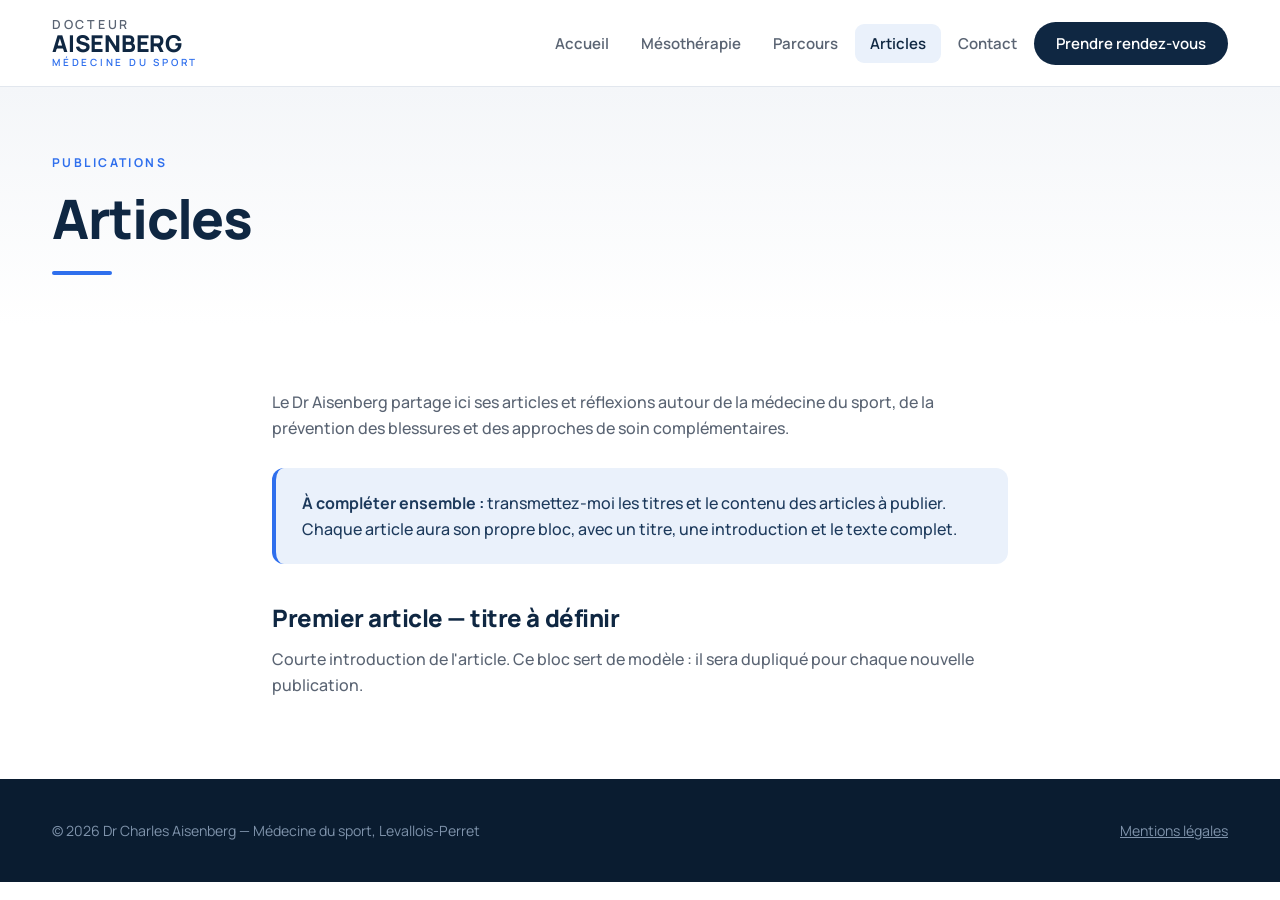
==== articles.html @ d7f48b18 "Add files via upload Version 3" ====
<!DOCTYPE html>
<html lang="fr">
<head>
<meta charset="UTF-8">
<meta name="viewport" content="width=device-width, initial-scale=1">
<title>Articles — Dr Charles Aisenberg</title>
<meta name="description" content="Articles et publications du Dr Charles Aisenberg.">
<link rel="preconnect" href="https://fonts.googleapis.com">
<link rel="preconnect" href="https://fonts.gstatic.com" crossorigin>
<link href="https://fonts.googleapis.com/css2?family=Manrope:wght@400;500;600;700;800&display=swap" rel="stylesheet">
<style>
  :root{
    --marine:#0f2742;--marine-doux:#1d3a5c;--bleu-vif:#2f6fed;--bleu-clair:#eaf1fb;
    --gris-fond:#f4f6f9;--gris-bord:#e2e7ee;--texte:#1f2a37;--texte-doux:#5a6473;
    --blanc:#fff;--rayon:18px;--rayon-l:24px;--ombre:0 18px 50px rgba(15,39,66,.10);--largeur:1240px;
  }
  *{margin:0;padding:0;box-sizing:border-box}
  html{scroll-behavior:smooth}
  body{font-family:'Manrope',-apple-system,sans-serif;color:var(--texte);background:var(--blanc);line-height:1.65;-webkit-font-smoothing:antialiased}
  h1,h2,h3{font-weight:800;line-height:1.14;color:var(--marine);letter-spacing:-.02em}
  img{max-width:100%;display:block}
  a{color:var(--bleu-vif)}
  .contenu{max-width:var(--largeur);margin:0 auto;padding:0 32px}
  .entete{background:rgba(255,255,255,.9);backdrop-filter:blur(10px);border-bottom:1px solid var(--gris-bord);position:sticky;top:0;z-index:100}
  .entete .contenu{display:flex;align-items:center;justify-content:space-between;padding:18px 32px;gap:18px;flex-wrap:wrap}
  .logo{text-decoration:none;line-height:1.05}
  .logo .l1{display:block;font-size:.78rem;font-weight:600;letter-spacing:.22em;color:var(--texte-doux)}
  .logo .l2{display:block;font-size:1.45rem;font-weight:800;color:var(--marine);letter-spacing:-.01em}
  .logo .l3{display:block;font-size:.62rem;font-weight:600;letter-spacing:.28em;color:var(--bleu-vif);margin-top:2px}
  .nav{display:flex;gap:2px;align-items:center;list-style:none;flex-wrap:wrap}
  .nav a{text-decoration:none;color:var(--texte-doux);font-size:.94rem;font-weight:600;padding:9px 15px;border-radius:9px;transition:.2s}
  .nav a:hover{background:var(--bleu-clair);color:var(--marine)}
  .nav a.actif{color:var(--marine);background:var(--bleu-clair)}
  .bouton-rdv{background:var(--marine)!important;color:#fff!important;padding:11px 22px!important;border-radius:50px!important}
  .bouton-rdv:hover{background:var(--bleu-vif)!important}
  .btn{display:inline-block;background:var(--bleu-vif);color:#fff;text-decoration:none;font-weight:700;font-size:.97rem;padding:14px 30px;border-radius:50px;transition:transform .15s,background .2s}
  .btn:hover{background:var(--marine);transform:translateY(-2px)}
  .page-entete{background:linear-gradient(180deg,var(--gris-fond),var(--blanc));padding:66px 0 50px;position:relative;overflow:hidden}
  .page-entete .fil{text-transform:uppercase;letter-spacing:.2em;font-size:.76rem;font-weight:700;color:var(--bleu-vif);margin-bottom:14px}
  .page-entete h1{font-size:clamp(2.2rem,4.5vw,3.4rem)}
  .page-entete .barre{width:60px;height:4px;background:var(--bleu-vif);border-radius:2px;margin-top:22px}
  .page-corps{padding:64px 0}
  .page-corps .contenu{max-width:800px}
  .page-corps h2{font-size:1.5rem;margin:40px 0 14px}
  .page-corps h2:first-child{margin-top:0}
  .page-corps p{margin-bottom:16px;color:var(--texte-doux);font-weight:500}
  .page-corps ul{margin:0 0 18px 22px;color:var(--texte-doux);font-weight:500}
  .page-corps li{margin-bottom:7px}
  .bloc-info{background:var(--bleu-clair);border-left:4px solid var(--bleu-vif);border-radius:12px;padding:22px 26px;margin:26px 0}
  .bloc-info p{color:var(--marine-doux)}
  .bloc-info p:last-child{margin-bottom:0}
  .pied{background:#0a1c30;color:#7f93ab;padding:40px 0;font-size:.88rem}
  .pied .contenu{display:flex;justify-content:space-between;flex-wrap:wrap;gap:14px}
  .pied a{color:#7f93ab}
  @media(max-width:560px){.contenu{padding:0 20px}.page-corps{padding:46px 0}.page-entete{padding:48px 0 38px}}
</style>
</head>
<body>

<header class="entete">
  <div class="contenu">
    <a href="index.html" class="logo">
      <span class="l1">DOCTEUR</span>
      <span class="l2">AISENBERG</span>
      <span class="l3">MÉDECINE DU SPORT</span>
    </a>
    <nav>
      <ul class="nav">
        <li><a href="index.html">Accueil</a></li>
        <li><a href="mesotherapie.html">Mésothérapie</a></li>
        <li><a href="cv.html">Parcours</a></li>
        <li><a href="articles.html" class="actif">Articles</a></li>
        <li><a href="contact.html">Contact</a></li>
        <li><a href="https://www.doctolib.fr/medecin-du-sport/levallois-perret/charles-aisenberg" class="bouton-rdv" target="_blank" rel="noopener">Prendre rendez-vous</a></li>
      </ul>
    </nav>
  </div>
</header>

<section class="page-entete">
  <div class="contenu">
    <p class="fil">Publications</p>
    <h1>Articles</h1>
    <div class="barre"></div>
  </div>
</section>

<section class="page-corps">
  <div class="contenu">
    <p>Le Dr Aisenberg partage ici ses articles et réflexions autour de la médecine du sport, de la prévention des blessures et des approches de soin complémentaires.</p>
    <div class="bloc-info">
      <p><strong>À compléter ensemble :</strong> transmettez-moi les titres et le contenu des articles à publier. Chaque article aura son propre bloc, avec un titre, une introduction et le texte complet.</p>
    </div>
    <h2>Premier article — titre à définir</h2>
    <p>Courte introduction de l'article. Ce bloc sert de modèle : il sera dupliqué pour chaque nouvelle publication.</p>
  </div>
</section>

<footer class="pied">
  <div class="contenu">
    <span>© 2026 Dr Charles Aisenberg — Médecine du sport, Levallois-Perret</span>
    <span><a href="mentions-legales.html">Mentions légales</a></span>
  </div>
</footer>

</body>
</html>
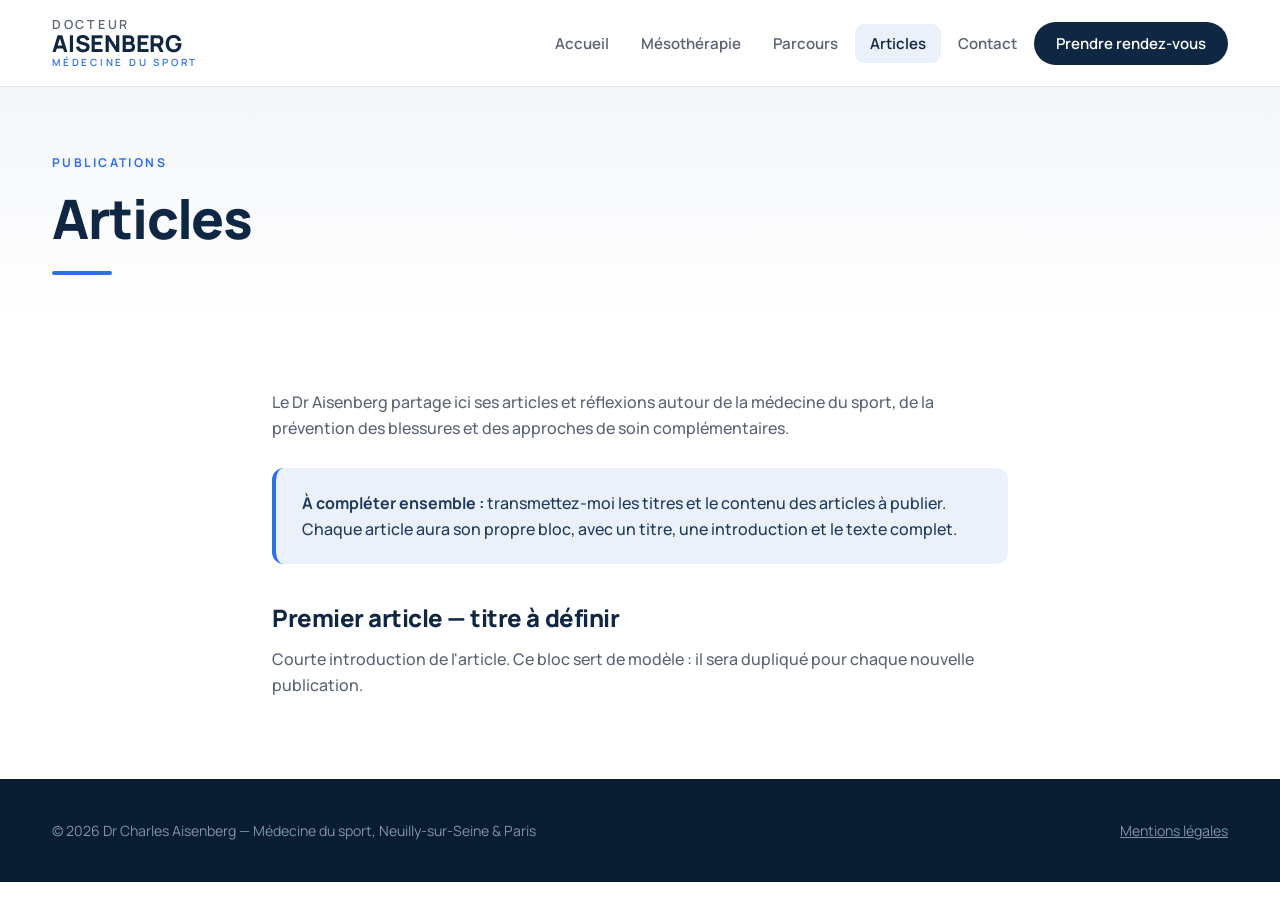
==== commit 74debad6: "Accueil : intro, cartes alignées, adresses Neuilly/Ternes ; mésothérapie : texte original - Hero : n" ====
--- a/articles.html
+++ b/articles.html
@@ -98,7 +98,7 @@
 
 <footer class="pied">
   <div class="contenu">
-    <span>© 2026 Dr Charles Aisenberg — Médecine du sport, Levallois-Perret</span>
+    <span>© 2026 Dr Charles Aisenberg — Médecine du sport, Neuilly-sur-Seine &amp; Paris</span>
     <span><a href="mentions-legales.html">Mentions légales</a></span>
   </div>
 </footer>
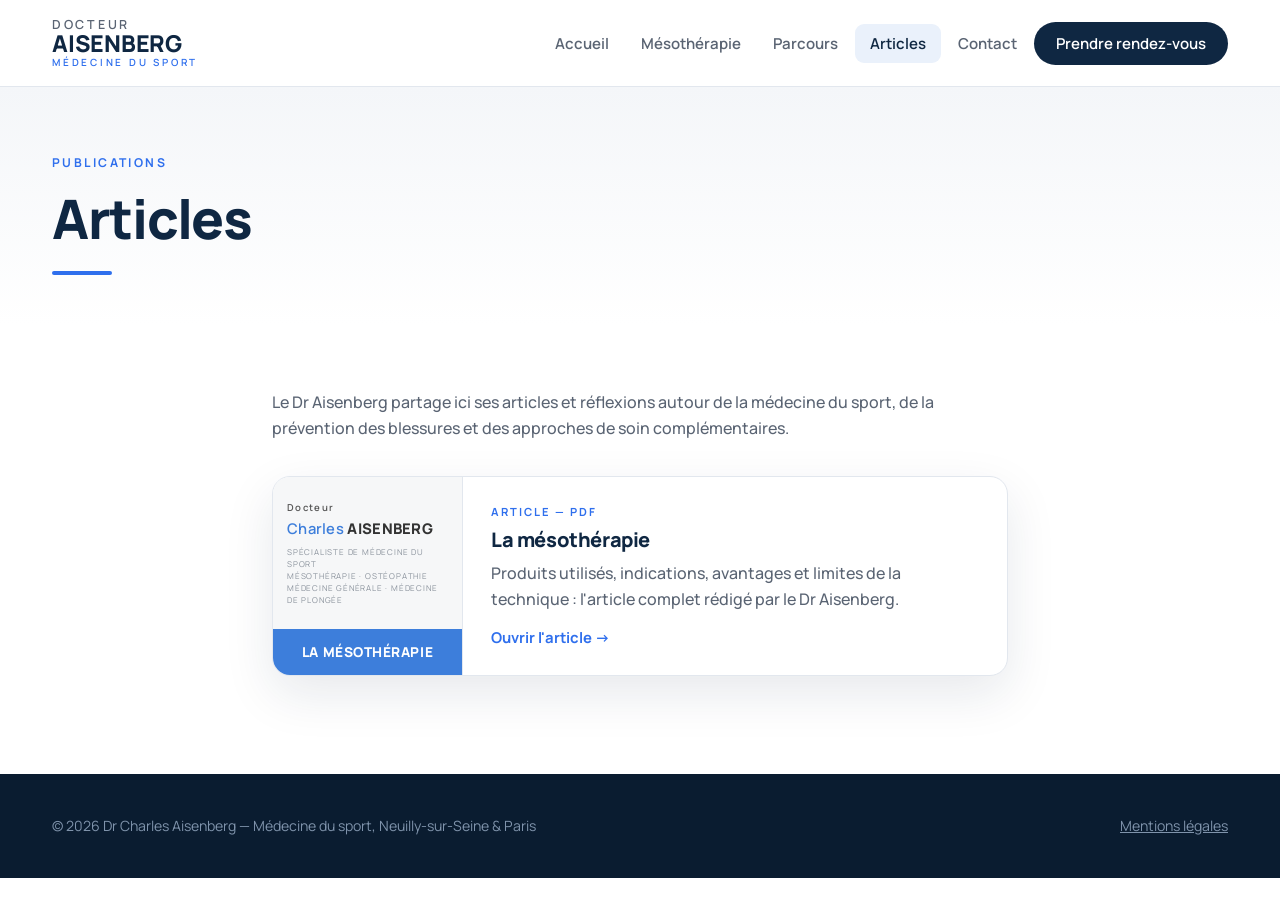
==== commit de1a04f6: "Mésothérapie : indications/avantages en deux colonnes ; Articles : carte de l'article PDF - Mésothér" ====
--- a/articles.html
+++ b/articles.html
@@ -49,6 +49,23 @@
   .bloc-info{background:var(--bleu-clair);border-left:4px solid var(--bleu-vif);border-radius:12px;padding:22px 26px;margin:26px 0}
   .bloc-info p{color:var(--marine-doux)}
   .bloc-info p:last-child{margin-bottom:0}
+
+  /* ---- Carte article ---- */
+  .carte-article{display:flex;gap:28px;align-items:stretch;background:var(--blanc);border:1px solid var(--gris-bord);border-radius:var(--rayon);box-shadow:var(--ombre);overflow:hidden;text-decoration:none;margin:34px 0;transition:transform .2s,box-shadow .2s}
+  .carte-article:hover{transform:translateY(-4px)}
+  .vignette{flex:0 0 190px;display:flex;flex-direction:column;border-right:1px solid var(--gris-bord)}
+  .vignette .haut{flex:1;background:#f6f7f8;padding:18px 14px;display:flex;flex-direction:column;justify-content:center}
+  .vignette .haut .v1{font-size:.6rem;letter-spacing:.14em;color:#555;font-weight:600}
+  .vignette .haut .v2{font-size:.92rem;font-weight:800;color:#333;letter-spacing:.02em}
+  .vignette .haut .v2 .ch{color:#3d7edb;font-weight:600}
+  .vignette .haut .v3{font-size:.5rem;letter-spacing:.1em;color:#8a929c;margin-top:6px;line-height:1.5}
+  .vignette .bande{background:#3d7edb;color:#fff;font-weight:800;text-align:center;padding:12px 8px;font-size:.85rem;letter-spacing:.04em}
+  .carte-article .texte{padding:26px 30px 26px 0;display:flex;flex-direction:column;justify-content:center}
+  .carte-article .texte .type{text-transform:uppercase;letter-spacing:.18em;font-size:.7rem;font-weight:700;color:var(--bleu-vif);margin-bottom:8px}
+  .carte-article .texte h3{font-size:1.25rem;margin-bottom:8px}
+  .carte-article .texte p{margin-bottom:12px}
+  .carte-article .texte .ouvrir{font-weight:700;color:var(--bleu-vif);font-size:.93rem}
+  @media(max-width:640px){.carte-article{flex-direction:column}.vignette{flex:none;border-right:none;border-bottom:1px solid var(--gris-bord)}.vignette .haut{padding:22px 18px}.carte-article .texte{padding:4px 24px 24px}}
   .pied{background:#0a1c30;color:#7f93ab;padding:40px 0;font-size:.88rem}
   .pied .contenu{display:flex;justify-content:space-between;flex-wrap:wrap;gap:14px}
   .pied a{color:#7f93ab}
@@ -71,7 +88,7 @@
         <li><a href="cv.html">Parcours</a></li>
         <li><a href="articles.html" class="actif">Articles</a></li>
         <li><a href="contact.html">Contact</a></li>
-        <li><a href="https://www.doctolib.fr/medecin-du-sport/levallois-perret/charles-aisenberg" class="bouton-rdv" target="_blank" rel="noopener">Prendre rendez-vous</a></li>
+        <li><a href="https://www.doctolib.fr/medecin-du-sport/paris/charles-aisenberg" class="bouton-rdv" target="_blank" rel="noopener">Prendre rendez-vous</a></li>
       </ul>
     </nav>
   </div>
@@ -88,11 +105,23 @@
 <section class="page-corps">
   <div class="contenu">
     <p>Le Dr Aisenberg partage ici ses articles et réflexions autour de la médecine du sport, de la prévention des blessures et des approches de soin complémentaires.</p>
-    <div class="bloc-info">
-      <p><strong>À compléter ensemble :</strong> transmettez-moi les titres et le contenu des articles à publier. Chaque article aura son propre bloc, avec un titre, une introduction et le texte complet.</p>
-    </div>
-    <h2>Premier article — titre à définir</h2>
-    <p>Courte introduction de l'article. Ce bloc sert de modèle : il sera dupliqué pour chaque nouvelle publication.</p>
+
+    <a class="carte-article" href="documents/DrAisenberg_Mesotherapie.pdf" target="_blank" rel="noopener">
+      <div class="vignette">
+        <div class="haut">
+          <span class="v1">Docteur</span>
+          <span class="v2"><span class="ch">Charles</span> AISENBERG</span>
+          <span class="v3">SPÉCIALISTE DE MÉDECINE DU SPORT<br>MÉSOTHÉRAPIE · OSTÉOPATHIE<br>MÉDECINE GÉNÉRALE · MÉDECINE DE PLONGÉE</span>
+        </div>
+        <div class="bande">LA MÉSOTHÉRAPIE</div>
+      </div>
+      <div class="texte">
+        <p class="type">Article — PDF</p>
+        <h3>La mésothérapie</h3>
+        <p>Produits utilisés, indications, avantages et limites de la technique : l'article complet rédigé par le Dr Aisenberg.</p>
+        <span class="ouvrir">Ouvrir l'article →</span>
+      </div>
+    </a>
   </div>
 </section>
 
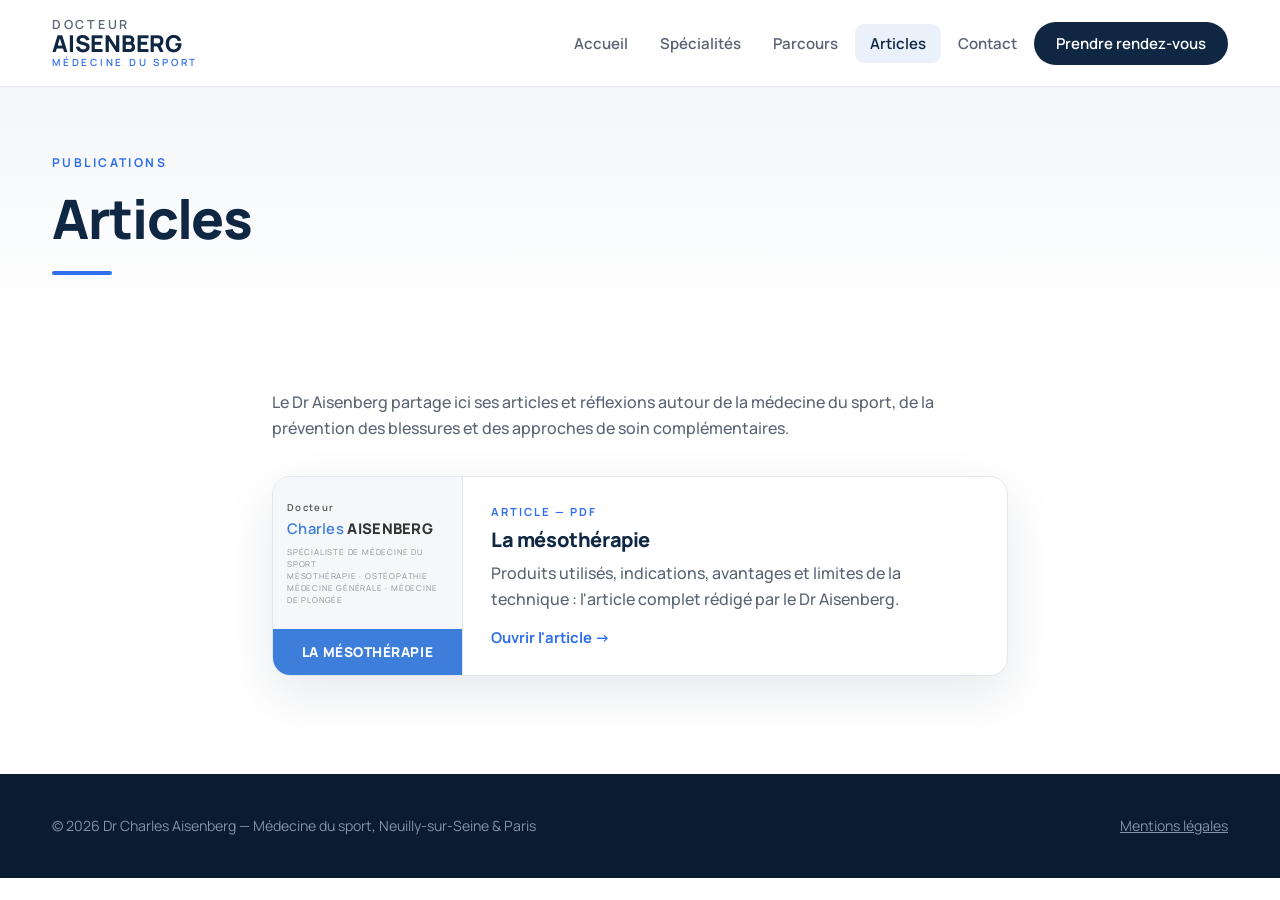
==== commit c6bbadd0: "Page Spécialités : accordéon des 5 soins, remplace la page Mésothérapie - Nouvelle page specialites." ====
--- a/articles.html
+++ b/articles.html
@@ -84,7 +84,7 @@
     <nav>
       <ul class="nav">
         <li><a href="index.html">Accueil</a></li>
-        <li><a href="mesotherapie.html">Mésothérapie</a></li>
+        <li><a href="specialites.html">Spécialités</a></li>
         <li><a href="cv.html">Parcours</a></li>
         <li><a href="articles.html" class="actif">Articles</a></li>
         <li><a href="contact.html">Contact</a></li>
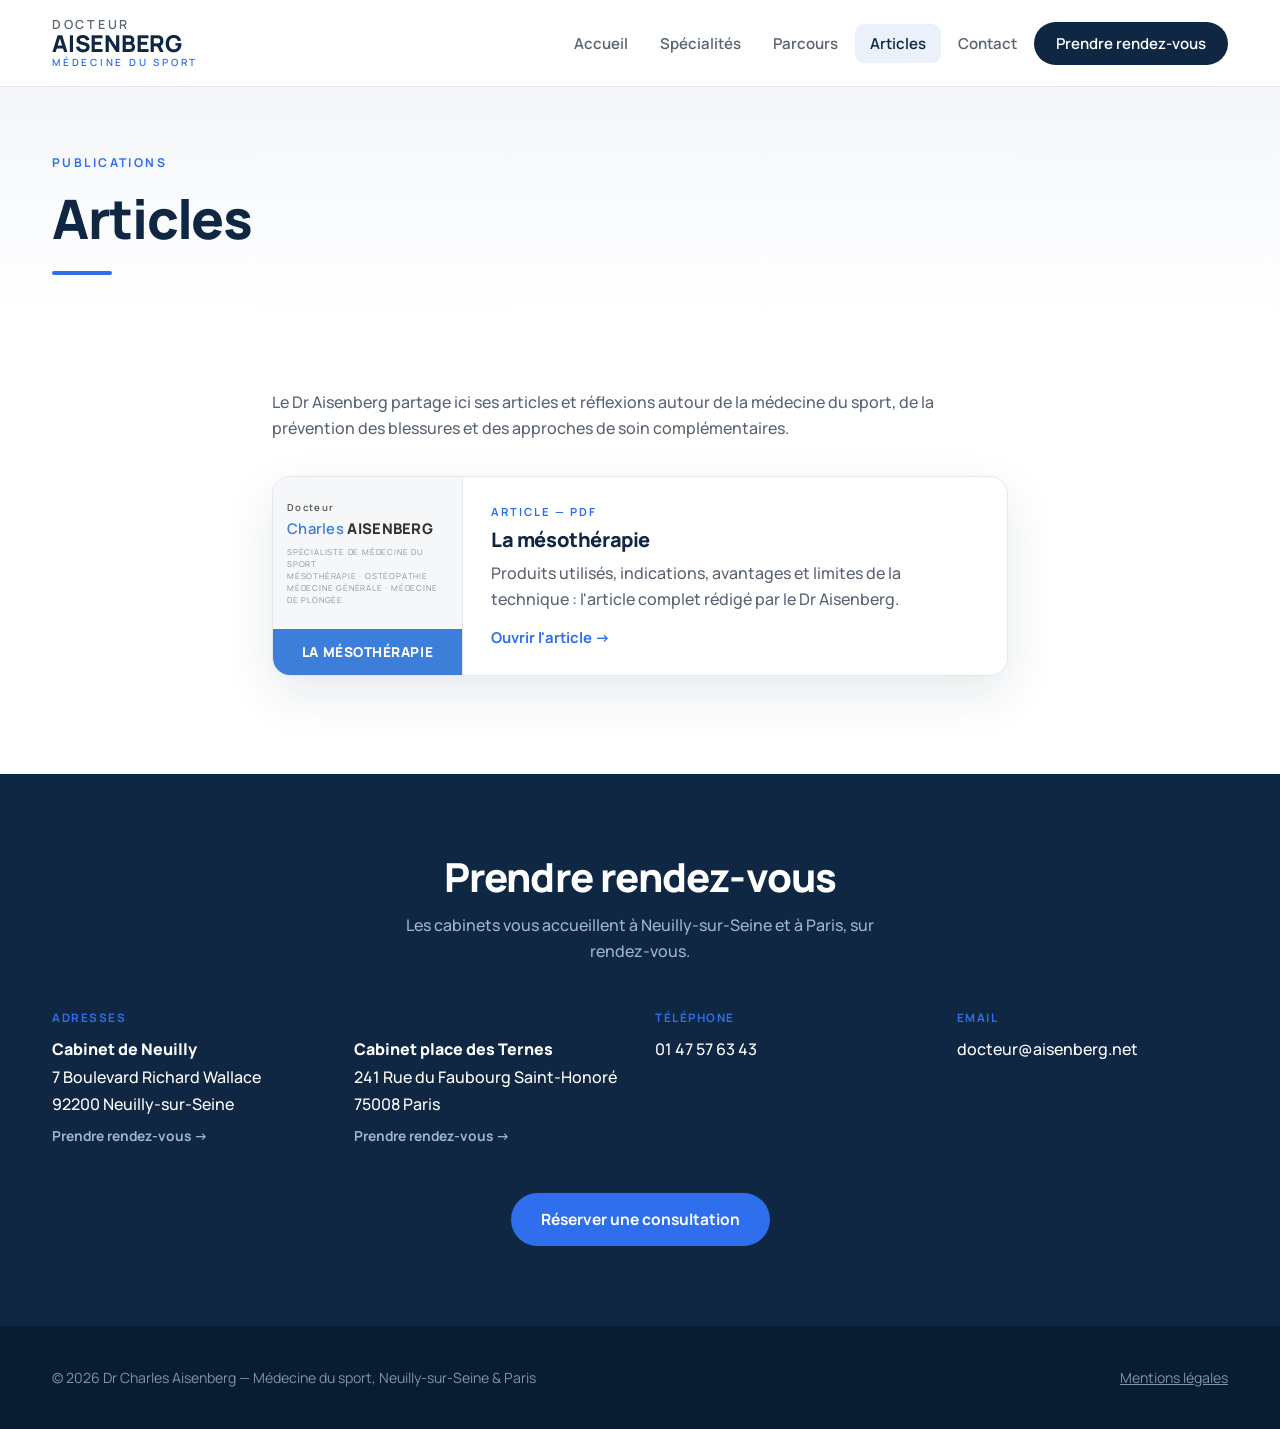
==== commit fa05732f: "Parcours : frise chronologique animée ; flèches sans contour ; bandeau contact partout - cv.html : f" ====
--- a/articles.html
+++ b/articles.html
@@ -66,6 +66,21 @@
   .carte-article .texte p{margin-bottom:12px}
   .carte-article .texte .ouvrir{font-weight:700;color:var(--bleu-vif);font-size:.93rem}
   @media(max-width:640px){.carte-article{flex-direction:column}.vignette{flex:none;border-right:none;border-bottom:1px solid var(--gris-bord)}.vignette .haut{padding:22px 18px}.carte-article .texte{padding:4px 24px 24px}}
+  /* ---- Bandeau contact (identique à l'accueil) ---- */
+  .contact{background:var(--marine);color:#fff;padding:80px 0}
+  .contact h2{color:#fff;font-size:clamp(1.8rem,3.5vw,2.5rem);text-align:center}
+  .contact .soustitre{text-align:center;color:#9fb4cf;margin:12px auto 44px;max-width:520px;font-weight:500}
+  .grille-contact{display:grid;grid-template-columns:repeat(4,1fr);gap:30px}
+  .ct-item .et{text-transform:uppercase;letter-spacing:.13em;font-size:.73rem;color:var(--bleu-vif);font-weight:700;margin-bottom:8px}
+  .ct-item a,.ct-item p{color:#fff;text-decoration:none;font-weight:500}
+  .ct-item a:hover{text-decoration:underline}
+  .ct-item .lieu{display:block;font-weight:800;margin-bottom:2px}
+  .ct-item .rdv-lien{display:inline-block;margin-top:8px;font-size:.86rem;font-weight:700;color:#9fb4cf}
+  .ct-item .rdv-lien:hover{color:#fff}
+  .contact-cta{text-align:center;margin-top:44px}
+  @media(max-width:1000px){.grille-contact{grid-template-columns:repeat(2,1fr)}}
+  @media(max-width:600px){.grille-contact{grid-template-columns:1fr}}
+
   .pied{background:#0a1c30;color:#7f93ab;padding:40px 0;font-size:.88rem}
   .pied .contenu{display:flex;justify-content:space-between;flex-wrap:wrap;gap:14px}
   .pied a{color:#7f93ab}
@@ -125,6 +140,37 @@
   </div>
 </section>
 
+<!-- ===== CONTACT ===== -->
+<section class="contact">
+  <div class="contenu">
+    <h2>Prendre rendez-vous</h2>
+    <p class="soustitre">Les cabinets vous accueillent à Neuilly-sur-Seine et à Paris, sur rendez-vous.</p>
+    <div class="grille-contact">
+      <div class="ct-item">
+        <p class="et">Adresses</p>
+        <p><span class="lieu">Cabinet de Neuilly</span>7 Boulevard Richard Wallace<br>92200 Neuilly-sur-Seine</p>
+        <a class="rdv-lien" href="https://www.doctolib.fr/medecin-du-sport/paris/charles-aisenberg?pid=practice-629584" target="_blank" rel="noopener">Prendre rendez-vous →</a>
+      </div>
+      <div class="ct-item">
+        <p class="et" aria-hidden="true">&nbsp;</p>
+        <p><span class="lieu">Cabinet place des Ternes</span>241 Rue du Faubourg Saint-Honoré<br>75008 Paris</p>
+        <a class="rdv-lien" href="https://www.doctolib.fr/medecin-du-sport/paris/charles-aisenberg?pid=practice-629587" target="_blank" rel="noopener">Prendre rendez-vous →</a>
+      </div>
+      <div class="ct-item">
+        <p class="et">Téléphone</p>
+        <p><a href="tel:+33147576343">01 47 57 63 43</a></p>
+      </div>
+      <div class="ct-item">
+        <p class="et">Email</p>
+        <p><a href="mailto:docteur@aisenberg.net">docteur@aisenberg.net</a></p>
+      </div>
+    </div>
+    <div class="contact-cta">
+      <a href="https://www.doctolib.fr/medecin-du-sport/paris/charles-aisenberg" class="btn" target="_blank" rel="noopener">Réserver une consultation</a>
+    </div>
+  </div>
+</section>
+
 <footer class="pied">
   <div class="contenu">
     <span>© 2026 Dr Charles Aisenberg — Médecine du sport, Neuilly-sur-Seine &amp; Paris</span>
